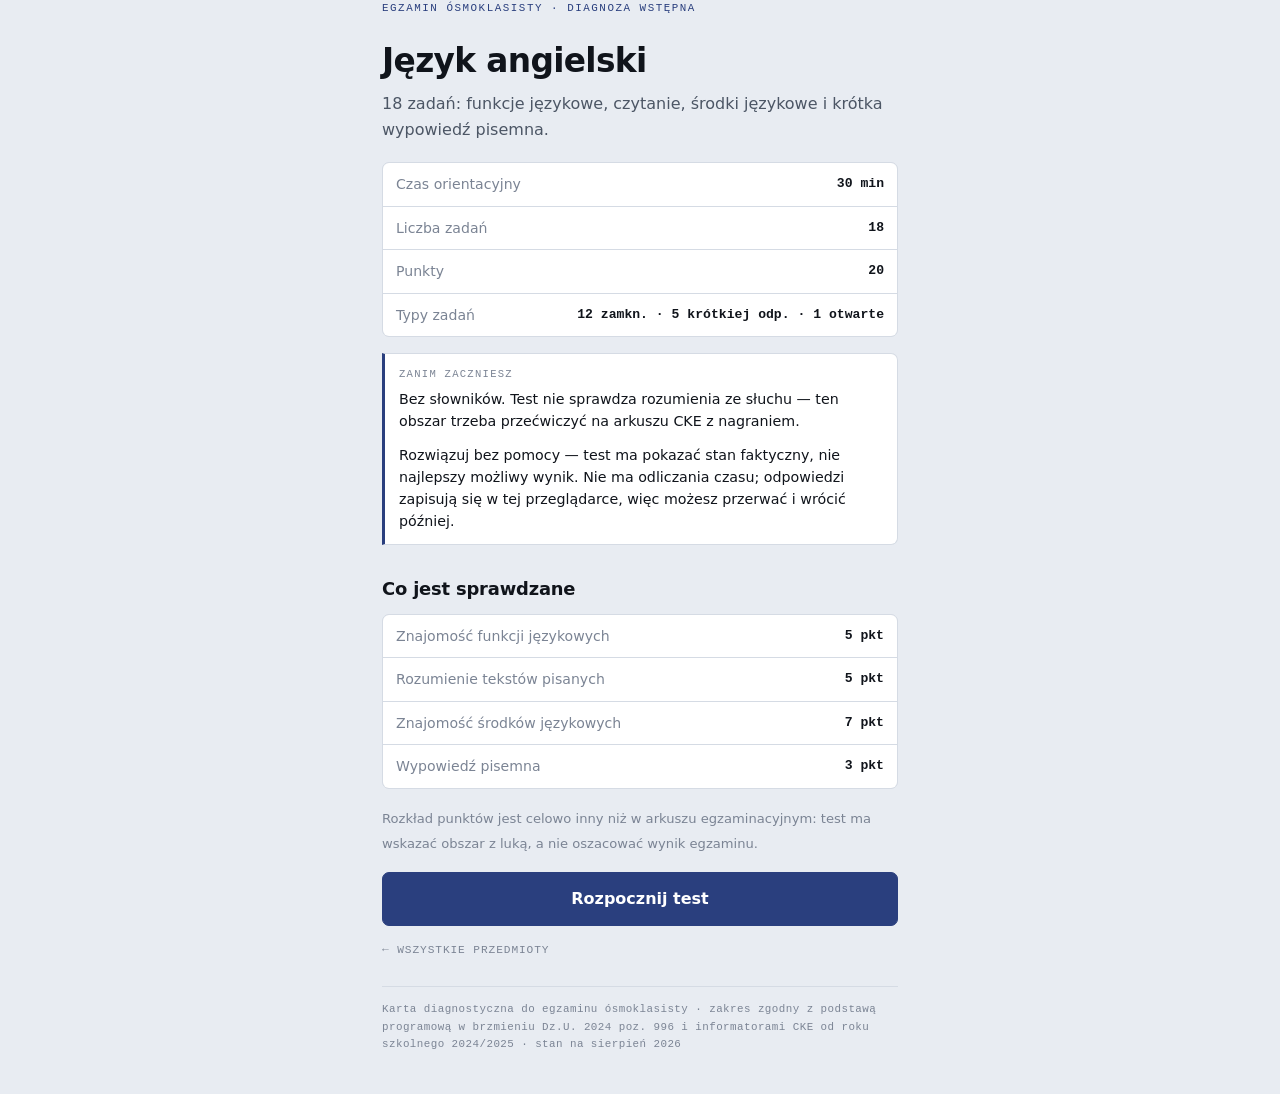
==== angielski.html @ 4a3c2d51 "Karta diagnostyczna E8 — trzy testy diagnostyczne Statyczna strona z trzema niezależnymi testami wst" ====
<!doctype html>
<html lang="pl">
<head>
<meta charset="utf-8">
<meta name="viewport" content="width=device-width, initial-scale=1">
<title>Język angielski — karta diagnostyczna E8</title>
<meta name="description" content="Test diagnostyczny z języka angielskiego do egzaminu ósmoklasisty. 18 zadań, 20 punktów, około 30 minut.">
<meta name="color-scheme" content="light dark">
<link rel="icon" href="data:image/svg+xml,%3Csvg xmlns='http://www.w3.org/2000/svg' viewBox='0 0 32 32'%3E%3Crect width='32' height='32' rx='6' fill='%232a3f7e'/%3E%3Ctext x='16' y='23' font-family='monospace' font-size='17' font-weight='700' fill='%23ffffff' text-anchor='middle'%3EE8%3C/text%3E%3C/svg%3E">
<link rel="stylesheet" href="assets/styl.css">
</head>
<body>

<div class="topbar" id="topbar" hidden>
  <div class="topbar-in">
    <span class="subj" id="tbSubj"></span>
    <span class="spacer"></span>
    <span class="cnt" id="tbCnt"></span>
  </div>
  <div class="progress"><i id="tbBar"></i></div>
</div>

<div class="wrap">
  <main id="app"></main>
  <footer id="foot">
    Karta diagnostyczna do egzaminu ósmoklasisty · zakres zgodny z podstawą programową w brzmieniu Dz.U. 2024 poz. 996 i informatorami CKE od roku szkolnego 2024/2025 · stan na sierpień 2026
  </footer>
</div>

<script src="assets/dane-angielski.js"></script>
<script src="assets/test.js"></script>
</body>
</html>
---- assets/styl.css ----
/* Karta diagnostyczna E8 — arkusz wspólny dla wszystkich podstron */

:root {
  --paper:    #e8ecf2;
  --sheet:    #ffffff;
  --sheet-2:  #f3f6fa;
  --ink:      #10141b;
  --ink-2:    #4c5665;
  --ink-3:    #7b8494;
  --rule:     #d5dbe4;
  --rule-2:   #aeb8c6;
  --accent:   #2a3f7e;
  --accent-2: #e3e9f6;
  --on-accent:#ffffff;
  --ok:       #1d6a4a;
  --ok-2:     #e0efe8;
  --bad:      #a12d26;
  --bad-2:    #f8e7e5;
  --warn:     #8a5a12;
  --warn-2:   #f7edda;
  --shadow:   0 1px 2px rgba(16,20,27,.06), 0 10px 28px -20px rgba(16,20,27,.4);

  --sans: system-ui, -apple-system, "Segoe UI", Roboto, "Helvetica Neue", Arial, sans-serif;
  --serif: Georgia, "Iowan Old Style", "Palatino Linotype", "Times New Roman", serif;
  --mono: ui-monospace, "Cascadia Mono", "SFMono-Regular", Menlo, Consolas, monospace;
}

@media (prefers-color-scheme: dark) {
  :root:not([data-theme="light"]) {
    --paper:    #0e1116;
    --sheet:    #161a21;
    --sheet-2:  #1d222b;
    --ink:      #e5e9f0;
    --ink-2:    #aab3c1;
    --ink-3:    #7f8896;
    --rule:     #282e38;
    --rule-2:   #3c4450;
    --accent:   #90a6e8;
    --accent-2: #1c2436;
    --on-accent:#0e1116;
    --ok:       #6cc79a;
    --ok-2:     #14251d;
    --bad:      #e8938a;
    --bad-2:    #2c1917;
    --warn:     #d8a95d;
    --warn-2:   #2a2114;
    --shadow:   0 1px 2px rgba(0,0,0,.5), 0 10px 28px -20px rgba(0,0,0,.95);
  }
}

:root[data-theme="dark"] {
  --paper:    #0e1116;
  --sheet:    #161a21;
  --sheet-2:  #1d222b;
  --ink:      #e5e9f0;
  --ink-2:    #aab3c1;
  --ink-3:    #7f8896;
  --rule:     #282e38;
  --rule-2:   #3c4450;
  --accent:   #90a6e8;
  --accent-2: #1c2436;
  --on-accent:#0e1116;
  --ok:       #6cc79a;
  --ok-2:     #14251d;
  --bad:      #e8938a;
  --bad-2:    #2c1917;
  --warn:     #d8a95d;
  --warn-2:   #2a2114;
  --shadow:   0 1px 2px rgba(0,0,0,.5), 0 10px 28px -20px rgba(0,0,0,.95);
}

* { box-sizing: border-box; }

html { -webkit-text-size-adjust: 100%; }

body {
  margin: 0;
  background: var(--paper);
  color: var(--ink);
  font-family: var(--sans);
  font-size: 16px;
  line-height: 1.6;
  -webkit-font-smoothing: antialiased;
}

.wrap { max-width: 34rem; margin: 0 auto; padding: 0 14px 40px; }

/* ---------- topbar ---------- */

.topbar {
  position: sticky;
  top: 0;
  z-index: 20;
  background: var(--paper);
  border-bottom: 1px solid var(--rule);
}
.topbar-in {
  max-width: 34rem;
  margin: 0 auto;
  padding: 9px 14px;
  display: flex;
  align-items: center;
  gap: 12px;
  font-family: var(--mono);
  font-size: .72rem;
  letter-spacing: .06em;
  text-transform: uppercase;
  color: var(--ink-3);
}
.topbar-in .subj { color: var(--ink-2); font-weight: 600; overflow: hidden; text-overflow: ellipsis; white-space: nowrap; }
.topbar-in .spacer { flex: 1 1 auto; }
.topbar-in .cnt { font-variant-numeric: tabular-nums; color: var(--ink-2); }

.progress { height: 3px; background: var(--rule); }
.progress > i { display: block; height: 100%; background: var(--accent); width: 0; transition: width .25s ease; }

/* ---------- type ---------- */

h1 {
  font-size: clamp(1.55rem, 6vw, 2.05rem);
  line-height: 1.15;
  letter-spacing: -.02em;
  font-weight: 700;
  text-wrap: balance;
  margin: 26px 0 10px;
}
h2 { font-size: 1.12rem; font-weight: 700; letter-spacing: -.01em; margin: 30px 0 10px; text-wrap: balance; }
h3 { font-size: .95rem; font-weight: 700; margin: 20px 0 8px; }
p { margin: 0 0 12px; }
.lede { color: var(--ink-2); margin-bottom: 20px; }
.eyebrow {
  font-family: var(--mono);
  font-size: .68rem;
  letter-spacing: .14em;
  text-transform: uppercase;
  color: var(--accent);
  margin: 0 0 6px;
}
.muted { color: var(--ink-3); }
small { font-size: .82rem; }

a { color: var(--accent); }

/* powrót na stronę główną */
.crumb {
  display: inline-block;
  margin: 16px 0 0;
  font-family: var(--mono);
  font-size: .7rem;
  letter-spacing: .08em;
  text-transform: uppercase;
  text-decoration: none;
  color: var(--ink-3);
}
.crumb:hover { color: var(--accent); }
.crumb::before { content: "← "; }

/* ---------- cards ---------- */

.card {
  background: var(--sheet);
  border: 1px solid var(--rule);
  border-radius: 8px;
  padding: 16px;
  box-shadow: var(--shadow);
  margin-bottom: 12px;
}

/* wybór przedmiotu — kafle na stronie głównej */
.pick { display: grid; gap: 12px; margin: 20px 0 8px; }
.pick a {
  text-align: left;
  font: inherit;
  color: inherit;
  text-decoration: none;
  background: var(--sheet);
  border: 1px solid var(--rule);
  border-left: 3px solid var(--accent);
  border-radius: 8px;
  padding: 15px 16px;
  box-shadow: var(--shadow);
  display: grid;
  gap: 5px;
  transition: border-color .15s, transform .1s;
}
.pick a:hover { border-color: var(--rule-2); border-left-color: var(--accent); }
.pick a:active { transform: translateY(1px); }
.pick a:focus-visible { outline: 2px solid var(--accent); outline-offset: 2px; }
.pick .nm { font-weight: 700; font-size: 1.05rem; }
.pick .meta {
  font-family: var(--mono);
  font-size: .7rem;
  letter-spacing: .06em;
  text-transform: uppercase;
  color: var(--ink-3);
}
.pick .desc { font-size: .87rem; color: var(--ink-2); line-height: 1.45; }
.pick .state { font-family: var(--mono); font-size: .7rem; letter-spacing: .06em; text-transform: uppercase; color: var(--accent); }
.pick .state:empty { display: none; }

/* ---------- zadanie ---------- */

.qhead {
  display: flex;
  align-items: baseline;
  justify-content: space-between;
  gap: 12px;
  font-family: var(--mono);
  font-size: .74rem;
  letter-spacing: .06em;
  color: var(--ink-3);
  margin-bottom: 10px;
  padding-bottom: 8px;
  border-bottom: 1px solid var(--rule);
}
.qhead .area { text-transform: uppercase; overflow: hidden; text-overflow: ellipsis; white-space: nowrap; }
.qhead .pts { color: var(--ink-2); white-space: nowrap; }

.qtext { margin-bottom: 14px; }
.qtext p:last-child { margin-bottom: 0; }
.qtext .hint { font-size: .85rem; color: var(--ink-3); }
.qtext .mono {
  font-family: var(--mono);
  background: var(--sheet-2);
  padding: 11px 12px;
  border-radius: 6px;
  font-size: .95rem;
}

/* odpowiedzi — bańki jak na karcie odpowiedzi */
.opts { display: grid; gap: 8px; list-style: none; margin: 0; padding: 0; }
.opt {
  display: grid;
  grid-template-columns: 26px 1fr;
  gap: 11px;
  align-items: start;
  padding: 11px 12px;
  border: 1px solid var(--rule);
  border-radius: 6px;
  background: var(--sheet-2);
  cursor: pointer;
  transition: border-color .12s, background .12s;
}
.opt:hover { border-color: var(--rule-2); }
.opt input { position: absolute; opacity: 0; pointer-events: none; }
.bub {
  width: 24px; height: 24px;
  border: 1.5px solid var(--rule-2);
  border-radius: 50%;
  display: grid;
  place-items: center;
  font-family: var(--mono);
  font-size: .78rem;
  color: var(--ink-3);
  background: var(--sheet);
  transition: background .12s, color .12s, border-color .12s;
}
.opt .txt { line-height: 1.45; padding-top: 1px; }
.opt.on { border-color: var(--accent); background: var(--accent-2); }
.opt.on .bub { background: var(--accent); border-color: var(--accent); color: var(--on-accent); font-weight: 700; }
.opt:focus-within { outline: 2px solid var(--accent); outline-offset: 2px; }

/* pola tekstowe */
.field {
  width: 100%;
  font: inherit;
  font-family: var(--mono);
  font-size: .95rem;
  color: var(--ink);
  background: var(--sheet-2);
  border: 1px solid var(--rule-2);
  border-radius: 6px;
  padding: 11px 12px;
}
textarea.field { font-family: var(--sans); line-height: 1.55; min-height: 130px; resize: vertical; }
.field:focus { outline: 2px solid var(--accent); outline-offset: 1px; border-color: var(--accent); }
.field::placeholder { color: var(--ink-3); }

/* tekst źródłowy */
.passage {
  background: var(--sheet-2);
  border: 1px solid var(--rule);
  border-radius: 8px;
  margin-bottom: 12px;
  overflow: hidden;
}
.passage > summary {
  cursor: pointer;
  padding: 11px 14px;
  font-family: var(--mono);
  font-size: .72rem;
  letter-spacing: .08em;
  text-transform: uppercase;
  color: var(--accent);
  list-style: none;
}
.passage > summary::-webkit-details-marker { display: none; }
.passage > summary::before { content: "\25B8  "; }
.passage[open] > summary::before { content: "\25BE  "; }
.passage .body { padding: 0 16px 14px; font-family: var(--serif); font-size: .97rem; line-height: 1.65; }
.passage .body p { margin: 0 0 10px; }
.passage .verse { white-space: pre-line; margin: 0 0 10px; }
.passage .gloss { font-family: var(--sans); font-size: .8rem; color: var(--ink-3); line-height: 1.5; border-top: 1px solid var(--rule); padding-top: 10px; }
.passage .src { font-family: var(--mono); font-size: .7rem; color: var(--ink-3); letter-spacing: .04em; }

/* ---------- nawigacja ---------- */

.nav { display: flex; gap: 10px; margin-top: 16px; }
.btn {
  font: inherit;
  font-weight: 600;
  border-radius: 7px;
  padding: 13px 16px;
  cursor: pointer;
  border: 1px solid var(--rule-2);
  background: var(--sheet);
  color: var(--ink);
  transition: transform .1s, border-color .12s;
}
.btn:active { transform: translateY(1px); }
.btn:focus-visible { outline: 2px solid var(--accent); outline-offset: 2px; }
.btn.primary { background: var(--accent); border-color: var(--accent); color: var(--on-accent); flex: 1 1 auto; }
.btn.ghost { background: transparent; }
.btn[disabled] { opacity: .4; cursor: not-allowed; }
.btn.wide { width: 100%; }

.jump { display: flex; flex-wrap: wrap; gap: 5px; margin-top: 14px; }
.jump button {
  font-family: var(--mono);
  font-size: .74rem;
  width: 30px; height: 30px;
  border-radius: 5px;
  border: 1px solid var(--rule);
  background: var(--sheet);
  color: var(--ink-3);
  cursor: pointer;
  padding: 0;
}
.jump button.done { background: var(--accent-2); border-color: var(--accent); color: var(--accent); font-weight: 700; }
.jump button.cur { outline: 2px solid var(--accent); outline-offset: 1px; }

/* ---------- wyniki ---------- */

.score {
  display: grid;
  grid-template-columns: auto 1fr;
  gap: 18px;
  align-items: center;
  background: var(--sheet);
  border: 1px solid var(--rule);
  border-radius: 8px;
  padding: 18px;
  box-shadow: var(--shadow);
  margin-bottom: 14px;
}
.score .big { font-family: var(--mono); font-size: 2.5rem; line-height: 1; font-variant-numeric: tabular-nums; letter-spacing: -.03em; }
.score .of { color: var(--ink-3); font-size: 1.1rem; }
.score .pct { font-family: var(--mono); font-size: .9rem; color: var(--ink-2); margin-top: 4px; }
.score .verdict { font-size: .89rem; color: var(--ink-2); line-height: 1.5; }

.bars { display: grid; gap: 11px; margin-bottom: 8px; }
.bar .lab { display: flex; justify-content: space-between; gap: 10px; font-size: .86rem; margin-bottom: 4px; }
.bar .lab b { font-family: var(--mono); font-variant-numeric: tabular-nums; white-space: nowrap; }
.bar .track { height: 8px; background: var(--sheet-2); border: 1px solid var(--rule); border-radius: 3px; overflow: hidden; }
.bar .fill { height: 100%; background: var(--accent); }
.bar.good .fill { background: var(--ok); }
.bar.good .lab b { color: var(--ok); }
.bar.low .fill { background: var(--bad); }
.bar.low .lab b { color: var(--bad); }

.rev { border: 1px solid var(--rule); border-radius: 8px; background: var(--sheet); margin-bottom: 10px; overflow: hidden; }
.rev > summary {
  cursor: pointer;
  padding: 12px 14px;
  display: grid;
  grid-template-columns: 26px 1fr auto;
  gap: 10px;
  align-items: center;
  list-style: none;
}
.rev > summary::-webkit-details-marker { display: none; }
.rev .mark {
  width: 24px; height: 24px; border-radius: 50%;
  display: grid; place-items: center;
  font-family: var(--mono); font-size: .8rem; font-weight: 700;
}
.rev .mark.y { background: var(--ok-2); color: var(--ok); }
.rev .mark.n { background: var(--bad-2); color: var(--bad); }
.rev .mark.s { background: var(--warn-2); color: var(--warn); }
.rev .ttl { font-size: .88rem; line-height: 1.4; overflow: hidden; text-overflow: ellipsis; display: -webkit-box; -webkit-line-clamp: 2; -webkit-box-orient: vertical; }
.rev .sc { font-family: var(--mono); font-size: .78rem; color: var(--ink-3); white-space: nowrap; }
.rev .detail { padding: 12px 14px 14px; border-top: 1px solid var(--rule); font-size: .9rem; }
.rev .detail .row { margin-bottom: 8px; }
.rev .detail .k { font-family: var(--mono); font-size: .68rem; letter-spacing: .1em; text-transform: uppercase; color: var(--ink-3); display: block; margin-bottom: 2px; }
.rev .detail .good { color: var(--ok); font-weight: 600; }
.rev .detail .wrong { color: var(--bad); font-weight: 600; text-decoration: line-through; text-decoration-thickness: 1px; }
.rev .detail .model { font-family: var(--serif); line-height: 1.6; }
.rev .why { background: var(--sheet-2); border-left: 3px solid var(--accent); border-radius: 0 5px 5px 0; padding: 10px 12px; line-height: 1.5; }

.crit { display: grid; gap: 7px; margin: 10px 0 4px; }
.crit label {
  display: grid;
  grid-template-columns: 22px 1fr;
  gap: 10px;
  align-items: start;
  font-size: .87rem;
  line-height: 1.45;
  padding: 9px 11px;
  border: 1px solid var(--rule);
  border-radius: 6px;
  background: var(--sheet-2);
  cursor: pointer;
}
.crit label.on { border-color: var(--ok); background: var(--ok-2); }
.crit input { width: 20px; height: 20px; accent-color: var(--accent); margin: 0; }

.note {
  background: var(--sheet);
  border: 1px solid var(--rule);
  border-left: 3px solid var(--accent);
  border-radius: 0 7px 7px 0;
  padding: 12px 14px;
  margin-bottom: 12px;
  font-size: .89rem;
  line-height: 1.55;
}
.note.warn { border-left-color: var(--warn); }
.note .lbl {
  display: block;
  font-family: var(--mono);
  font-size: .66rem;
  letter-spacing: .12em;
  text-transform: uppercase;
  color: var(--ink-3);
  margin-bottom: 5px;
}
.note p:last-child { margin-bottom: 0; }

.facts { list-style: none; margin: 0 0 16px; padding: 0; display: grid; gap: 1px; background: var(--rule); border: 1px solid var(--rule); border-radius: 7px; overflow: hidden; }
.facts li { background: var(--sheet); padding: 10px 13px; display: flex; justify-content: space-between; gap: 12px; font-size: .88rem; }
.facts li span { color: var(--ink-3); }
.facts li b { font-family: var(--mono); font-size: .82rem; text-align: right; }

footer { margin-top: 26px; padding-top: 14px; border-top: 1px solid var(--rule); font-family: var(--mono); font-size: .68rem; letter-spacing: .04em; color: var(--ink-3); line-height: 1.6; }

.hide { display: none !important; }

@media (prefers-reduced-motion: reduce) {
  * { transition: none !important; animation: none !important; }
}
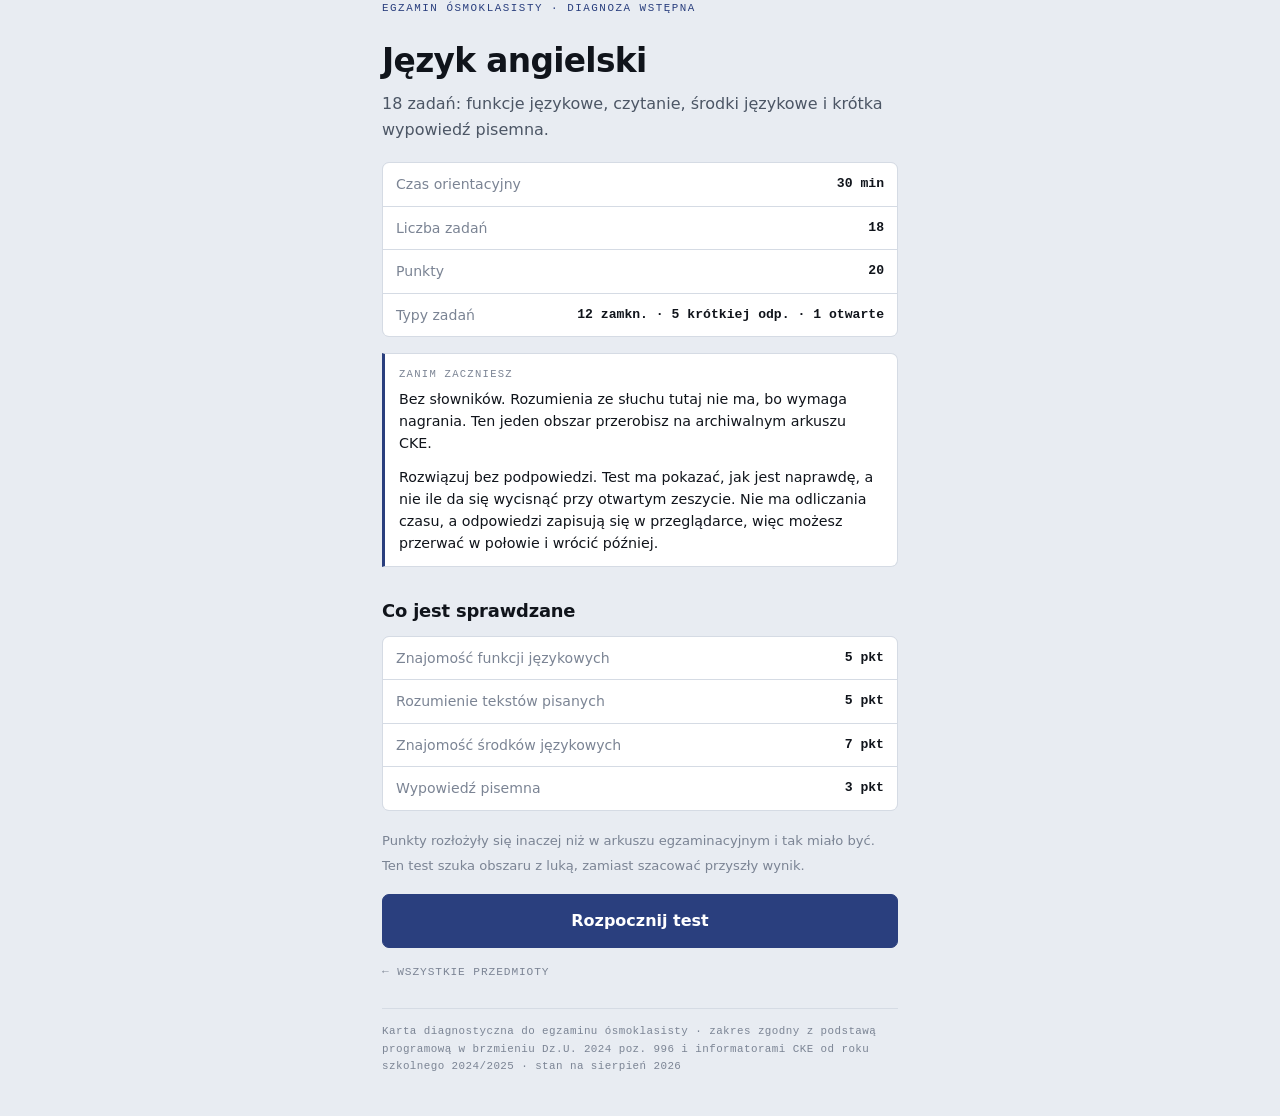
==== commit 0e311270: "Kod wyniku: uczeń wysyła, nauczyciel odczytuje Pod kartą wyników uczeń może podpisać się imieniem i " ====
--- a/angielski.html
+++ b/angielski.html
@@ -27,6 +27,7 @@
   </footer>
 </div>
 
+<script src="assets/wyniki.js"></script>
 <script src="assets/dane-angielski.js"></script>
 <script src="assets/test.js"></script>
 </body>
--- a/assets/styl.css
+++ b/assets/styl.css
@@ -1,4 +1,4 @@
-/* Karta diagnostyczna E8 — arkusz wspólny dla wszystkich podstron */
+/* Karta diagnostyczna E8, arkusz wspólny dla wszystkich podstron */
 
 :root {
   --paper:    #e8ecf2;
@@ -166,7 +166,7 @@
   margin-bottom: 12px;
 }
 
-/* wybór przedmiotu — kafle na stronie głównej */
+/* wybór przedmiotu, kafle na stronie głównej */
 .pick { display: grid; gap: 12px; margin: 20px 0 8px; }
 .pick a {
   text-align: left;
@@ -227,7 +227,7 @@
   font-size: .95rem;
 }
 
-/* odpowiedzi — bańki jak na karcie odpowiedzi */
+/* odpowiedzi, bańki jak na karcie odpowiedzi */
 .opts { display: grid; gap: 8px; list-style: none; margin: 0; padding: 0; }
 .opt {
   display: grid;
@@ -276,7 +276,7 @@
 .field:focus { outline: 2px solid var(--accent); outline-offset: 1px; border-color: var(--accent); }
 .field::placeholder { color: var(--ink-3); }
 
-/* tekst źródłowy */
+/* tekst źródłowy: stale widoczny nad zadaniem */
 .passage {
   background: var(--sheet-2);
   border: 1px solid var(--rule);
@@ -284,21 +284,27 @@
   margin-bottom: 12px;
   overflow: hidden;
 }
-.passage > summary {
-  cursor: pointer;
-  padding: 11px 14px;
+.passage .hdr {
+  padding: 10px 14px;
   font-family: var(--mono);
   font-size: .72rem;
   letter-spacing: .08em;
   text-transform: uppercase;
   color: var(--accent);
-  list-style: none;
-}
-.passage > summary::-webkit-details-marker { display: none; }
-.passage > summary::before { content: "\25B8  "; }
-.passage[open] > summary::before { content: "\25BE  "; }
-.passage .body { padding: 0 16px 14px; font-family: var(--serif); font-size: .97rem; line-height: 1.65; }
+  border-bottom: 1px solid var(--rule);
+}
+.passage .body {
+  padding: 12px 16px 14px;
+  font-family: var(--serif);
+  font-size: .97rem;
+  line-height: 1.65;
+  max-height: 44vh;
+  overflow-y: auto;
+  overscroll-behavior: contain;
+}
+.passage .body:focus-visible { outline: 2px solid var(--accent); outline-offset: -2px; }
 .passage .body p { margin: 0 0 10px; }
+.passage .body > :last-child { margin-bottom: 0; }
 .passage .verse { white-space: pre-line; margin: 0 0 10px; }
 .passage .gloss { font-family: var(--sans); font-size: .8rem; color: var(--ink-3); line-height: 1.5; border-top: 1px solid var(--rule); padding-top: 10px; }
 .passage .src { font-family: var(--mono); font-size: .7rem; color: var(--ink-3); letter-spacing: .04em; }
@@ -436,6 +442,25 @@
 }
 .note p:last-child { margin-bottom: 0; }
 
+/* kod wyniku do wysłania nauczycielowi */
+.codebox {
+  margin-top: 10px;
+  padding: 10px 12px;
+  border: 1px dashed var(--rule-2);
+  border-radius: 6px;
+  background: var(--sheet-2);
+  color: var(--ink-2);
+  font-family: var(--mono);
+  font-size: .68rem;
+  line-height: 1.5;
+  word-break: break-all;
+  max-height: 6.5rem;
+  overflow-y: auto;
+  overscroll-behavior: contain;
+  -webkit-user-select: all;
+  user-select: all;
+}
+
 .facts { list-style: none; margin: 0 0 16px; padding: 0; display: grid; gap: 1px; background: var(--rule); border: 1px solid var(--rule); border-radius: 7px; overflow: hidden; }
 .facts li { background: var(--sheet); padding: 10px 13px; display: flex; justify-content: space-between; gap: 12px; font-size: .88rem; }
 .facts li span { color: var(--ink-3); }
